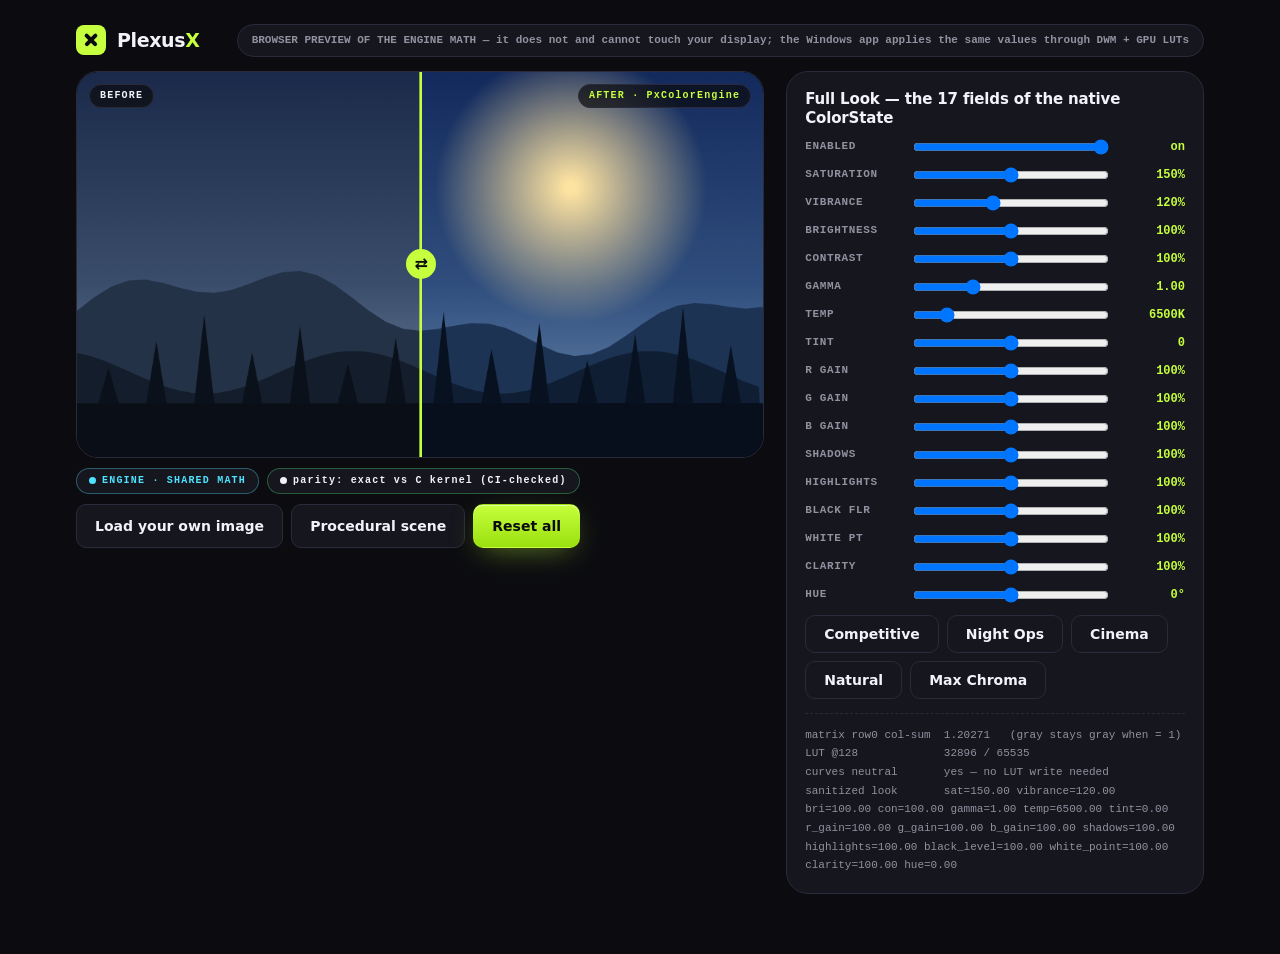
==== site/preview.html @ e88778fe "v2.2.0: unified color engine architecture, game-path honesty, shared-math web preview ENGINE (single" ====
<!doctype html>
<html lang="en">
<head>
<meta charset="utf-8">
<meta name="viewport" content="width=device-width, initial-scale=1">
<title>PlexusX — Live Color Engine Preview (same math as the app)</title>
<meta name="description" content="Interactive preview of the exact PlexusX color transform: the same 5x5 DWM matrix and 256-entry gamma-ramp LUT the Windows engine computes, running in your browser. This page never touches your display.">
<link rel="icon" href="data:image/svg+xml,%3Csvg xmlns='http://www.w3.org/2000/svg' viewBox='0 0 32 32'%3E%3Crect width='32' height='32' rx='7' fill='%23c6ff3d'/%3E%3Cpath d='M9 9l14 14M23 9L9 23' stroke='%230c0c10' stroke-width='4.5' stroke-linecap='round'/%3E%3C/svg%3E">
<link rel="stylesheet" href="assets/tokens.css">
<link rel="stylesheet" href="assets/style.css">
<style>
  body{padding-top:0}
  .pv-wrap{max-width:1180px;margin:0 auto;padding:24px 26px 60px}
  .pv-top{display:flex;justify-content:space-between;align-items:center;gap:16px;flex-wrap:wrap;margin-bottom:14px}
  .pv-note{font:600 11px/1.5 var(--font-m);color:var(--sub);border:1px solid var(--line);
    background:var(--card);border-radius:999px;padding:7px 14px}
  .pv-grid{display:grid;grid-template-columns:1.4fr .85fr;gap:22px}
  @media (max-width:960px){.pv-grid{grid-template-columns:1fr}}
  .pv-stage{position:relative;border:1px solid var(--line);border-radius:var(--r-lg);
    overflow:hidden;background:#000;aspect-ratio:16/9}
  .pv-stage canvas{width:100%;height:100%;display:block}
  .pv-divider{position:absolute;top:0;bottom:0;width:2px;background:var(--acc);cursor:ew-resize;left:50%}
  .pv-divider::after{content:"⇄";position:absolute;top:50%;left:50%;transform:translate(-50%,-50%);
    background:var(--acc);color:#0a0a0e;border-radius:999px;width:30px;height:30px;
    display:flex;align-items:center;justify-content:center;font-weight:700}
  .pv-label{position:absolute;top:12px;font:700 10px/1 var(--font-m);letter-spacing:.12em;
    padding:6px 10px;border-radius:999px;background:rgba(10,10,14,.7);border:1px solid var(--line);color:var(--txt)}
  .pv-label.l{left:12px}.pv-label.r{right:12px;color:var(--acc)}
  .pv-panel{border:1px solid var(--line);border-radius:var(--r-lg);background:var(--card);padding:18px}
  .pv-slider{display:grid;grid-template-columns:96px 1fr 64px;gap:10px;align-items:center;margin:8px 0}
  .pv-slider label{font:600 11px/1 var(--font-m);color:var(--sub);text-transform:uppercase;letter-spacing:.06em}
  .pv-slider output{font:700 12px/1 var(--font-m);color:var(--acc);text-align:right}
  .pv-row{display:flex;gap:8px;flex-wrap:wrap;margin:10px 0}
  .pv-facts{margin-top:14px;border-top:1px dashed var(--line);padding-top:12px;
    font:500 11px/1.7 var(--font-m);color:var(--sub);white-space:pre-wrap}
  .pv-facts b{color:var(--cyan)}
</style>
</head>
<body>
<div class="pv-wrap">
  <div class="pv-top">
    <a class="brand" href="index.html" style="text-decoration:none">
      <span class="brand-mark" aria-hidden="true"></span>
      <span class="brand-name" style="color:var(--txt)">Plexus<b>X</b></span>
    </a>
    <span class="pv-note">BROWSER PREVIEW OF THE ENGINE MATH — it does not and cannot touch your display;
      the Windows app applies the same values through DWM + GPU LUTs</span>
  </div>

  <div class="pv-grid">
    <div>
      <div class="pv-stage" id="stage">
        <canvas id="cv" width="960" height="540"></canvas>
        <span class="pv-label l mono">BEFORE</span>
        <span class="pv-label r mono">AFTER · PxColorEngine</span>
        <div class="pv-divider" id="div" role="slider" aria-label="before/after split"
             aria-valuemin="0" aria-valuemax="100" aria-valuenow="50" tabindex="0"></div>
      </div>
      <div class="pv-row">
        <span class="px-chip" id="chipMode" data-tone="info">ENGINE · SHARED MATH</span>
        <span class="px-chip" data-tone="ok" id="chipParity">parity: exact vs C kernel (CI-checked)</span>
      </div>
      <div class="pv-row">
        <label class="btn btn-sm btn-ghost" style="cursor:pointer">Load your own image
          <input type="file" id="file" accept="image/*" hidden>
        </label>
        <button class="btn btn-sm btn-ghost" id="sceneBtn" type="button">Procedural scene</button>
        <button class="btn btn-sm btn-primary" id="resetBtn" type="button">Reset all</button>
      </div>
    </div>

    <div class="pv-panel">
      <h3 style="margin:0 0 6px;font:700 15px/1.3 var(--font-d);color:var(--txt)">Full Look — the 17 fields of the native ColorState</h3>
      <div id="sliders"></div>
      <div class="pv-row" id="presets"></div>
      <div class="pv-facts" id="facts"></div>
    </div>
  </div>
</div>

<script src="assets/color_engine.js"></script>
<script src="assets/preview.js"></script>
</body>
</html>
---- site/assets/tokens.css ----
/* PlexusX design tokens — the browser mirror of app/src/ui_theme.h.
 * The native shell and the web preview share ONE token set: same surfaces,
 * same accent, same radii scale.  Anything UI-like must reference these vars,
 * never raw values, so a palette change is a one-file change in both worlds.
 *
 * Transparency/blur policy (identical rule on both sides):
 *   - Web:    backdrop-filter used ONLY on overlay chips/cards above imagery,
 *             with an opaque fallback (no @supports → solid surface).
 *   - Native: layered-window alpha + DWM blur-behind (Main_ApplyChrome).
 *   - Never a per-frame blur simulation in GDI or a CSS drop-shadow stack:
 *     they burn GPU for nothing on a gaming overlay.
 */
:root {
  /* surfaces */
  --px-bg: #0c0c10;
  --px-side: #10101a;            /* 16,16,22  */
  --px-surface: #16161e;         /* 22,22,30  */
  --px-surface-hover: #1e1e2a;   /* 30,30,42  */
  --px-surface-active: #242434;  /* 36,36,52  */
  --px-inset: #0a0a0e;
  --px-on-accent: #0a0a0e;

  /* structure */
  --px-border: #2a2a3a;          /* 42,42,58 */
  --px-grid: #1c1e2a;            /* 28,30,42 */

  /* typography colors */
  --px-text: #f2f2f8;
  --px-text-sub: #9191a0;
  --px-text-dim: #5f5f6e;

  /* brand + semantics */
  --px-accent: #c6ff3d;          /* lime 198,255,61 */
  --px-accent-deep: #9be00f;
  --px-cyan: #4fe3ff;
  --px-violet: #7b5cff;
  --px-success: #4fe378;
  --px-warning: #ffc43d;
  --px-danger: #ff5050;

  /* glass (web recipe) */
  --px-glass-bg: rgba(22, 22, 30, 0.72);
  --px-glass-line: rgba(42, 42, 58, 0.9);
  --px-glass-blur: saturate(1.2) blur(14px);

  /* geometry scale */
  --px-r-sm: 6px;
  --px-r-md: 10px;
  --px-r-lg: 14px;
  --px-r-xl: 20px;
  --px-sp-1: 4px;
  --px-sp-2: 8px;
  --px-sp-3: 12px;
  --px-sp-4: 16px;
  --px-sp-6: 24px;
  --px-sp-8: 32px;

  /* type scale (px at 1.0x; the native UI multiplies by DPI exactly like this) */
  --px-f-logo: 20px;
  --px-f-h1: 26px;
  --px-f-h2: 15px;
  --px-f-body: 13px;
  --px-f-small: 11px;
  --px-f-mono: 13px;
  --px-f-big: 42px;

  --px-font-ui: "Space Grotesk", "Segoe UI", Inter, system-ui, sans-serif;
  --px-font-mono: "JetBrains Mono", "Consolas", ui-monospace, monospace;
}

/* Chip semantics shared with the native status pills */
.px-chip { display: inline-flex; align-items: center; gap: 6px; padding: 3px 10px;
  border-radius: 999px; border: 1px solid var(--px-glass-line);
  background: var(--px-glass-bg); color: var(--px-text-sub);
  font: 600 11px/1.6 var(--px-font-mono); letter-spacing: .04em; }
.px-chip::before { content: ""; width: 7px; height: 7px; border-radius: 50%;
  background: currentColor; }
.px-chip[data-tone="ok"]   { color: var(--px-success); }
.px-chip[data-tone="warn"] { color: var(--px-warning); }
.px-chip[data-tone="bad"]  { color: var(--px-danger); }
.px-chip[data-tone="info"] { color: var(--px-cyan); }
@supports (backdrop-filter: blur(1px)) {
  .px-chip { backdrop-filter: var(--px-glass-blur); }
}
---- site/assets/style.css ----
/* ═══════════ PlexusX — style ═══════════
 * Palettes are NOT defined here: every color resolves to the shared design
 * tokens (assets/tokens.css), which mirror the native UI (app/src/ui_theme.h).
 * Marketing-only extras (radii/shadows/fonts) stay local below. */
@import url("tokens.css");
:root{
  --bg:var(--px-bg);
  --bg2:var(--px-side);
  --panel:var(--px-surface);
  --card:var(--px-surface);
  --card2:var(--px-surface-hover);
  --line:var(--px-border);
  --txt:var(--px-text);
  --sub:var(--px-text-sub);
  --dim:var(--px-text-dim);
  --acc:var(--px-accent);
  --acc-deep:var(--px-accent-deep);
  --vio:var(--px-violet);
  --cyan:var(--px-cyan);
  --dang:var(--px-danger);
  --r:14px;
  --r-lg:22px;
  --font-d:"Space Grotesk",system-ui,sans-serif;
  --font-b:"Inter",system-ui,sans-serif;
  --font-m:"JetBrains Mono",ui-monospace,monospace;
  --shadow:0 30px 80px -30px rgba(0,0,0,.8);
}
*{box-sizing:border-box}
html{scroll-behavior:smooth;scroll-padding-top:90px}
body{
  margin:0;background:var(--bg);color:var(--txt);
  font:400 16px/1.6 var(--font-b);
  -webkit-font-smoothing:antialiased;
  overflow-x:hidden;
}
img{max-width:100%;display:block}
a{color:inherit;text-decoration:none}
code{font-family:var(--font-m);font-size:.9em;background:#101018;border:1px solid var(--line);
  padding:.1em .45em;border-radius:6px;color:#d7ff8a}
::selection{background:var(--acc);color:#0b0b0f}
.mono{font-family:var(--font-m)}

.wrap{max-width:1180px;margin:0 auto;padding:0 26px}
.wrap.narrow{max-width:880px}
.section{padding:110px 0;position:relative}
.section-alt{background:linear-gradient(180deg,transparent,#0e0e14 8%,#0e0e14 92%,transparent)}
h1,h2,h3,h4{font-family:var(--font-d);line-height:1.08;letter-spacing:-.02em;margin:0 0 .5em}
h1{font-size:clamp(3rem,7.2vw,6rem);font-weight:700}
h2{font-size:clamp(2rem,4.4vw,3.4rem);font-weight:700}
h3{font-size:1.18rem;font-weight:600;letter-spacing:-.01em}
p{margin:0 0 1em}
.grad{
  background:linear-gradient(92deg,var(--acc) 10%,var(--cyan) 55%,var(--vio) 105%);
  -webkit-background-clip:text;background-clip:text;color:transparent;
}
.eyebrow{
  font:600 12.5px/1 var(--font-m);letter-spacing:.22em;color:var(--acc);
  text-transform:uppercase;display:flex;align-items:center;gap:10px;margin-bottom:22px;
}
.pulse{width:8px;height:8px;border-radius:50%;background:var(--acc);box-shadow:0 0 0 0 rgba(198,255,61,.6);
  animation:pulse 2s infinite}
@keyframes pulse{70%{box-shadow:0 0 0 10px rgba(198,255,61,0)}100%{box-shadow:0 0 0 0 rgba(198,255,61,0)}}
.section-lead{color:var(--sub);font-size:1.08rem;max-width:720px;margin-bottom:48px}
.fineprint{color:var(--dim);font-size:13px;margin-top:14px}
.alink{color:var(--acc);font-weight:600;font-size:14.5px}
.alink:hover{text-decoration:underline}

/* ── buttons ── */
.btn{
  display:inline-flex;align-items:center;gap:10px;border:1px solid transparent;cursor:pointer;
  font-family:var(--font-d);font-weight:600;border-radius:12px;transition:.18s;
  position:relative;overflow:hidden;
}
.btn .ico{width:18px;height:18px;fill:none;stroke:currentColor;stroke-width:2.2;
  stroke-linecap:round;stroke-linejoin:round}
.btn-primary{
  background:linear-gradient(180deg,var(--acc),var(--acc-deep));color:#0b0b0f;
  box-shadow:0 8px 30px -10px rgba(198,255,61,.55), inset 0 1px 0 rgba(255,255,255,.5);
}
.btn-primary:hover{transform:translateY(-2px);box-shadow:0 14px 40px -10px rgba(198,255,61,.65), inset 0 1px 0 rgba(255,255,255,.5)}
.btn-ghost{background:var(--card);border-color:var(--line);color:var(--txt)}
.btn-ghost:hover{border-color:var(--acc);color:var(--acc);transform:translateY(-2px)}
.btn-lg{padding:17px 30px;font-size:17px}
.btn-sm{padding:10px 18px;font-size:14px;border-radius:10px}
.btn-sub{font:500 11px/1 var(--font-m);opacity:.65;margin-left:2px}

/* ── nav ── */
.nav{position:fixed;inset:0 0 auto;z-index:100;transition:.25s;
  background:rgba(11,11,15,0);border-bottom:1px solid transparent}
.nav.stuck{background:rgba(11,11,15,.82);backdrop-filter:blur(14px);border-bottom-color:var(--line)}
.nav-in{max-width:1240px;margin:0 auto;padding:14px 26px;display:flex;align-items:center;gap:34px}
.brand{display:flex;align-items:center;gap:11px;font-family:var(--font-d);font-weight:700}
.brand-mark{width:30px;height:30px;border-radius:8px;background:var(--acc);position:relative;flex:none}
.brand-mark::before,.brand-mark::after{content:"";position:absolute;left:7px;right:7px;top:13px;height:3.6px;
  background:#0b0b0f;border-radius:3px}
.brand-mark::before{transform:rotate(45deg)}
.brand-mark::after{transform:rotate(-45deg)}
.brand-mark.sm{width:20px;height:20px;border-radius:6px}
.brand-mark.sm::before,.brand-mark.sm::after{left:4.5px;right:4.5px;top:8.6px;height:2.6px}
.brand-name{font-size:19px;letter-spacing:-.02em}
.brand-name b{color:var(--acc)}
.nav-links{display:flex;gap:26px;margin-left:auto}
.nav-links a{color:var(--sub);font-size:14.5px;font-weight:500;transition:.15s}
.nav-links a:hover{color:var(--txt)}
.nav .btn-sub{display:block;font-size:10px;margin-top:2px}

/* ── hero ── */
.hero{padding:150px 0 70px;position:relative;overflow:hidden}
.hero-glow{position:absolute;inset:-40% -20% auto;height:900px;pointer-events:none;
  background:
    radial-gradient(46% 42% at 18% 28%,rgba(198,255,61,.16),transparent 70%),
    radial-gradient(40% 40% at 78% 18%,rgba(123,92,255,.18),transparent 70%),
    radial-gradient(34% 34% at 60% 60%,rgba(79,227,255,.10),transparent 70%);
  filter:blur(10px)}
.hero-in{max-width:1240px;margin:0 auto;padding:0 26px;display:grid;
  grid-template-columns:1.04fr .96fr;gap:60px;align-items:center;position:relative}
.lead{color:var(--sub);font-size:1.14rem;max-width:560px;margin:26px 0 34px}
.lead em{font-style:normal;color:var(--txt);border-bottom:2px solid var(--acc)}
.hero-cta{display:flex;gap:14px;flex-wrap:wrap}
.chips{list-style:none;display:flex;gap:10px;flex-wrap:wrap;padding:0;margin:34px 0 0}
.chips li{
  font:500 12.5px/1 var(--font-m);color:var(--sub);border:1px solid var(--line);
  background:rgba(21,21,29,.7);padding:8px 12px;border-radius:99px;
}
.hero-frame{
  position:relative;border-radius:var(--r-lg);overflow:hidden;border:1px solid var(--line);
  background:var(--panel);box-shadow:var(--shadow);transform:perspective(1400px) rotateY(-4deg) rotateX(1.5deg);
}
.hero-img-wrap{position:relative;aspect-ratio:16/10;overflow:hidden}
.hero-img-wrap img{width:100%;height:100%;object-fit:cover}
.hero-tint{position:absolute;inset:0;pointer-events:none;mix-blend-mode:soft-light;opacity:0;transition:opacity .1s linear}
.hero-tint.warm{background:#ff8c28}
.hero-tint.cool{background:#287cff}
.hero-hud{
  position:absolute;left:16px;right:16px;bottom:16px;padding:15px 17px 13px;
  background:rgba(11,11,15,.78);backdrop-filter:blur(12px);border:1px solid rgba(255,255,255,.09);
  border-radius:15px;
}
.hud-row{display:flex;justify-content:space-between;align-items:baseline;margin-bottom:9px}
.hud-label{font:600 10.5px/1 var(--font-m);letter-spacing:.2em;color:var(--sub)}
.hud-val{font-size:26px;font-weight:700;color:var(--acc)}
.hud-scale{display:flex;justify-content:space-between;font-size:10px;color:var(--dim);margin-top:7px}
.hud-badge{position:absolute;top:14px;left:14px;font-size:10px;letter-spacing:.14em;
  background:rgba(11,11,15,.7);border:1px solid rgba(255,255,255,.1);color:#d9ff8f;
  padding:6px 10px;border-radius:8px;backdrop-filter:blur(8px)}

/* ── range sliders ── */
.range{
  -webkit-appearance:none;appearance:none;width:100%;height:26px;background:transparent;cursor:pointer;margin:0;
}
.range::-webkit-slider-runnable-track{
  height:6px;border-radius:99px;
  background:linear-gradient(90deg,var(--acc) var(--fill,50%),#26262f var(--fill,50%));
}
.range::-webkit-slider-thumb{
  -webkit-appearance:none;width:17px;height:17px;border-radius:50%;background:#fff;border:none;
  margin-top:-5.5px;box-shadow:0 2px 8px rgba(0,0,0,.6), 0 0 0 3px rgba(198,255,61,.22);transition:.12s;
}
.range:hover::-webkit-slider-thumb{transform:scale(1.12);box-shadow:0 2px 10px rgba(0,0,0,.6), 0 0 0 4px rgba(198,255,61,.35)}
.range::-moz-range-track{height:6px;border-radius:99px;background:#26262f}
.range::-moz-range-progress{height:6px;border-radius:99px;background:var(--acc)}
.range::-moz-range-thumb{width:17px;height:17px;border-radius:50%;background:#fff;border:none;
  box-shadow:0 2px 8px rgba(0,0,0,.6)}

/* ── marquee ── */
.marquee{border-top:1px solid var(--line);border-bottom:1px solid var(--line);
  background:linear-gradient(90deg,#0e0e14,#12121a);overflow:hidden;padding:15px 0}
.marquee-track{display:flex;gap:34px;width:max-content;animation:mq 30s linear infinite;
  font:600 13.5px/1 var(--font-m);letter-spacing:.12em;text-transform:uppercase;color:var(--sub)}
.marquee-track i{color:var(--acc);font-style:normal}
.marquee-track span:hover{color:var(--acc)}
@keyframes mq{to{transform:translateX(-50%)}}

/* ── quick answers ── */
.quick{padding-top:90px}
.quick-grid{display:grid;grid-template-columns:repeat(4,1fr);gap:18px}
.qcard{
  background:var(--card);border:1px solid var(--line);border-radius:var(--r-lg);padding:28px 24px;
  display:flex;flex-direction:column;gap:6px;transition:.2s;position:relative;overflow:hidden;
}
.qcard::after{content:"";position:absolute;inset:auto -30% -60% auto;width:180px;height:180px;
  background:radial-gradient(circle,rgba(198,255,61,.12),transparent 70%);opacity:0;transition:.3s}
.qcard:hover{transform:translateY(-4px);border-color:#3a3a4c}
.qcard:hover::after{opacity:1}
.qcard h3{margin:8px 0 4px}
.qcard p{color:var(--sub);font-size:14.5px;flex:1}
.qico{width:44px;height:44px;border-radius:12px;display:grid;place-items:center;font-size:19px;
  background:#1b1b24;border:1px solid var(--line);color:var(--acc)}
.qico-ban{color:var(--dang)}
.qico-euro{color:var(--cyan)}
.qico-x{color:var(--vio)}
.works-with{margin:44px auto 0;max-width:900px;text-align:center;color:var(--sub);font-size:15px}
.works-with b{color:var(--txt)}

/* ── compare ── */
.compare{
  position:relative;border-radius:var(--r-lg);overflow:hidden;border:1px solid var(--line);
  aspect-ratio:16/8;user-select:none;cursor:ew-resize;box-shadow:var(--shadow);background:#000;
}
.compare img{position:absolute;inset:0;width:100%;height:100%;object-fit:cover}
.compare-after{position:absolute;inset:0;overflow:hidden;width:50%}
.compare-after img{width:100vw;max-width:none;height:100%;object-fit:cover;
  /* width set by JS to match container */}
.compare-handle{
  position:absolute;top:0;bottom:0;left:50%;width:44px;margin-left:-22px;z-index:5;
  display:grid;place-items:center;cursor:ew-resize;outline:none;
}
.handle-line{position:absolute;top:0;bottom:0;left:50%;width:2.5px;margin-left:-1.25px;
  background:linear-gradient(180deg,transparent,var(--acc) 12%,var(--acc) 88%,transparent);
  box-shadow:0 0 14px rgba(198,255,61,.8)}
.handle-knob{
  width:42px;height:42px;border-radius:50%;background:#0b0b0f;border:2px solid var(--acc);
  display:grid;place-items:center;color:var(--acc);font-size:16px;font-weight:700;z-index:2;
  box-shadow:0 6px 22px rgba(0,0,0,.7);
}
.compare-tag{position:absolute;bottom:14px;font-size:11px;letter-spacing:.14em;padding:7px 11px;
  border-radius:8px;background:rgba(11,11,15,.78);border:1px solid rgba(255,255,255,.1);
  backdrop-filter:blur(8px);z-index:4}
.tag-l{left:14px;color:var(--sub)}
.tag-r{right:14px;color:var(--acc);border-color:rgba(198,255,61,.4)}

.ctrl-bar{
  display:flex;gap:26px;align-items:end;flex-wrap:wrap;margin-top:26px;
  background:var(--card);border:1px solid var(--line);border-radius:var(--r-lg);padding:22px 26px;
}
.ctrl{display:flex;flex-direction:column;gap:7px;min-width:190px;flex:1}
.ctrl label{font:600 11.5px/1 var(--font-m);letter-spacing:.14em;text-transform:uppercase;color:var(--sub)}
.ctrl output{font-size:15px;font-weight:700;color:var(--acc);text-align:right;margin-top:-4px}

/* ── gallery ── */
.gallery{display:grid;grid-template-columns:270px 1fr;gap:26px;align-items:start}
.game-grid{display:flex;flex-direction:column;gap:12px}
.game-card{
  display:flex;align-items:center;gap:13px;padding:11px 13px;border-radius:15px;cursor:pointer;
  background:var(--card);border:1px solid var(--line);transition:.16s;text-align:left;
  font-family:var(--font-d);color:var(--txt);
}
.game-card:hover{border-color:#3d3d50;transform:translateX(4px)}
.game-card.active{border-color:var(--acc);background:linear-gradient(90deg,rgba(198,255,61,.1),var(--card));
  box-shadow:0 0 0 1px rgba(198,255,61,.25), 0 10px 30px -18px rgba(198,255,61,.5)}
.game-thumb{width:56px;height:42px;border-radius:9px;object-fit:cover;flex:none;border:1px solid rgba(255,255,255,.08)}
.game-card b{display:block;font-size:15px;font-weight:600}
.game-card span{display:block;font:500 11.5px/1.4 var(--font-m);color:var(--sub);margin-top:3px}
.game-card .go{margin-left:auto;color:var(--dim);font-size:15px;transition:.15s}
.game-card:hover .go,.game-card.active .go{color:var(--acc);transform:translateX(2px)}

.game-stage{display:grid;grid-template-columns:1.25fr .95fr;gap:22px}
.stage-frame{
  position:relative;border-radius:var(--r-lg);overflow:hidden;border:1px solid var(--line);
  aspect-ratio:4/3;box-shadow:var(--shadow);background:#000;
}
.stage-frame img{width:100%;height:100%;object-fit:cover}
.stage-hud{position:absolute;top:13px;left:13px;right:13px;display:flex;justify-content:space-between;
  align-items:center;pointer-events:none}
.stage-hud .mono{background:rgba(11,11,15,.8);border:1px solid rgba(255,255,255,.12);
  padding:7px 12px;border-radius:9px;font-size:12px;letter-spacing:.18em;font-weight:700}
.stage-live{background:rgba(11,11,15,.8);border:1px solid rgba(198,255,61,.45);color:var(--acc);
  font:700 10.5px/1 var(--font-m);letter-spacing:.16em;padding:7px 10px;border-radius:9px}
.stage-live::before{content:"●";margin-right:6px;animation:pulse 1.6s infinite}
.stage-panel{background:var(--card);border:1px solid var(--line);border-radius:var(--r-lg);
  padding:24px;display:flex;flex-direction:column;gap:18px}
.stage-stats{display:flex;gap:8px;flex-wrap:wrap}
.stat{font:600 11.5px/1 var(--font-m);border:1px solid var(--line);background:#12121a;
  border-radius:99px;padding:8px 11px;color:var(--sub)}
.stat b{color:var(--acc);font-weight:700}
.stage-sliders{display:flex;flex-direction:column;gap:13px}
.stage-sliders .ctrl{min-width:0}
.stage-actions{display:flex;gap:12px;align-items:center;flex-wrap:wrap;margin-top:auto}
.preset-code{flex:1;min-width:190px;background:#101018;border:1px dashed #3a3a4c;color:#d7ff8a;
  padding:11px 13px;border-radius:10px;font-size:13px;letter-spacing:.03em}

/* ── app mock ── */
.mock{
  border:1px solid var(--line);border-radius:20px;overflow:hidden;background:#101016;
  box-shadow:var(--shadow);
}
.mock-titlebar{
  display:flex;align-items:center;gap:16px;padding:13px 18px;background:#14141c;
  border-bottom:1px solid var(--line);
}
.mock-logo{display:flex;align-items:center;gap:9px;font:700 14.5px/1 var(--font-d);letter-spacing:.06em}
.mock-toast{margin:0 auto;font-size:12px;color:#a4b96a;background:#181c12;border:1px solid #2e3a16;
  padding:7px 14px;border-radius:99px}
.mock-cap{display:flex;gap:16px;color:var(--dim);font-style:normal}
.mock-cap i{font-style:normal;cursor:default}
.mock-cap i:last-child:hover{color:var(--dang)}
.mock-body{display:grid;grid-template-columns:224px 1fr;min-height:540px}
.mock-side{border-right:1px solid var(--line);padding:20px 14px;display:flex;flex-direction:column;
  gap:5px;background:#12121a;position:relative}
.mock-side-item{
  text-align:left;background:none;border:none;color:var(--sub);font:600 14.5px/1 var(--font-d);
  padding:14px 15px;border-radius:11px;cursor:pointer;transition:.15s;position:relative;
}
.mock-side-item:hover{color:var(--txt);background:#1a1a24}
.mock-side-item.active{color:var(--txt);background:#1e1e2a}
.mock-side-item.active::before{content:"";position:absolute;left:0;top:10px;bottom:10px;width:3.5px;
  border-radius:4px;background:var(--acc)}
.mock-free{
  margin-top:auto;background:linear-gradient(160deg,rgba(198,255,61,.14),rgba(198,255,61,.04));
  border:1px solid rgba(198,255,61,.3);border-radius:14px;padding:14px;
}
.mock-free b{display:block;font:700 13px/1 var(--font-m);letter-spacing:.14em;color:var(--acc)}
.mock-free span{font-size:12px;color:var(--sub)}
.mock-main{padding:30px 34px;position:relative}
.mock-tab{display:none;animation:fadein .25s ease}
.mock-tab.active{display:block}
@keyframes fadein{from{opacity:0;transform:translateY(6px)}to{opacity:1}}
.mock-head{display:flex;justify-content:space-between;align-items:start;gap:20px;margin-bottom:18px}
.mock-head h3{font-size:26px;margin-bottom:4px}
.mock-head p{color:var(--sub);font-size:14.5px;margin:0}
.mock-readout{text-align:right}
.mock-readout b{display:block;font:700 44px/1 var(--font-d);color:var(--acc);letter-spacing:-.02em}
.mock-readout span{font:500 11px/1 var(--font-m);color:var(--sub);letter-spacing:.1em}
.mock-toggle-row{
  display:flex;justify-content:space-between;align-items:center;padding:13px 16px;
  background:var(--card);border:1px solid var(--line);border-radius:12px;margin-bottom:14px;
  font-size:14.5px;
}
.sw{
  width:46px;height:25px;border-radius:99px;background:#26262f;border:1px solid var(--line);
  position:relative;cursor:pointer;transition:.18s;padding:0;
}
.sw i{position:absolute;top:2.5px;left:3px;width:17px;height:17px;border-radius:50%;background:#77778a;
  transition:.18s}
.sw.on{background:var(--acc);border-color:var(--acc)}
.sw.on i{left:24px;background:#0b0b0f}
.mock-grid{display:grid;grid-template-columns:1fr 1fr;gap:12px 30px;margin:16px 0}
.mock-slider{display:grid;grid-template-columns:118px 1fr 58px;align-items:center;gap:12px;
  background:var(--card);border:1px solid var(--line);border-radius:12px;padding:13px 15px}
.mock-slider span{font-size:14px}
.mock-slider output{font-size:14px;font-weight:700;color:var(--acc);text-align:right}
.mock-btns{display:flex;gap:11px;flex-wrap:wrap;margin-top:16px}
.mbtn{
  background:var(--card2);border:1px solid var(--line);color:var(--txt);border-radius:10px;
  padding:11px 17px;font:600 13.5px/1 var(--font-d);cursor:pointer;transition:.15s;
}
.mbtn:hover{border-color:var(--acc);color:var(--acc)}
.mbtn.primary{background:var(--acc);color:#0b0b0f;border-color:var(--acc)}
.mbtn.primary:hover{filter:brightness(1.08);color:#0b0b0f}
.mbtn.tiny{padding:7px 11px;font-size:12px}
.mock-hint{color:var(--dim);font-size:13px;margin-top:18px}
.mock-div{font:600 11px/1 var(--font-m);letter-spacing:.18em;color:var(--dim);margin:20px 0 10px}
.mock-row{
  display:flex;align-items:center;gap:11px;background:var(--card);border:1px solid var(--line);
  border-radius:10px;padding:12px 15px;margin-bottom:8px;font-size:14.5px;color:var(--sub);
}
.mock-row.sel{border-color:var(--acc);color:var(--txt);background:#1c2114}
.mock-row.ghost{border-style:dashed;color:var(--dim);cursor:pointer}
.mock-row.ghost:hover{border-color:var(--acc);color:var(--acc)}
.mock-row .dot{width:9px;height:9px;border-radius:50%;background:var(--acc);flex:none}
.mock-mode-now{background:#12121a;border:1px solid var(--line);border-radius:11px;padding:15px;
  margin-bottom:12px;color:var(--acc);font-size:14.5px}
.mock-url{display:flex;gap:12px;align-items:center;background:#12121a;border:1px solid var(--line);
  border-radius:11px;padding:13px 15px;color:var(--cyan);font-size:14.5px;flex-wrap:wrap}
.mock-about{color:var(--sub);font-size:14.5px;line-height:2}
.scene-chips{display:flex;flex-wrap:wrap;gap:11px;margin:14px 0}
.chip{
  background:var(--card);border:1px solid var(--line);color:var(--txt);border-radius:99px;
  padding:13px 21px;font:600 14.5px/1 var(--font-d);cursor:pointer;transition:.15s;
}
.chip:hover{border-color:var(--acc);transform:translateY(-2px)}
.chip.active{background:var(--acc);border-color:var(--acc);color:#0b0b0f}
.cross-preview{
  position:relative;border-radius:14px;overflow:hidden;border:1px solid var(--line);
  aspect-ratio:21/7;margin:14px 0;
}
.cross-preview img{width:100%;height:100%;object-fit:cover;filter:saturate(1.6) contrast(1.05)}
.cross{position:absolute;left:50%;top:50%;width:0;height:0}
.cross i{position:absolute;background:#c6ff3d;box-shadow:0 0 0 1.5px rgba(0,0,0,.9);transition:.15s}
.ch-h{width:44px;height:3.5px;left:-22px;top:-1.75px}
.ch-v{width:3.5px;height:44px;left:-1.75px;top:-22px}
.ch-dot{width:5px;height:5px;left:-2.5px;top:-2.5px;border-radius:50%;display:none}
.cross[data-shape="dot"] .ch-h,.cross[data-shape="dot"] .ch-v,
.cross[data-shape="circle"] .ch-h,.cross[data-shape="circle"] .ch-v,
.cross[data-shape="chevron"] .ch-h,.cross[data-shape="chevron"] .ch-v{display:none}
.cross[data-shape="both"] .ch-dot{display:block}
.cross[data-shape="dot"] .ch-dot{display:block;width:9px;height:9px;left:-4.5px;top:-4.5px}
.cross[data-shape="circle"]::after{
  content:"";position:absolute;width:74px;height:74px;left:-37px;top:-37px;
  border:3.5px solid #c6ff3d;border-radius:50%;box-shadow:0 0 0 1.5px rgba(0,0,0,.9);
}
.cross[data-shape="chevron"]::before{
  content:"";position:absolute;width:34px;height:34px;left:-24px;top:-17px;
  border-left:4px solid #c6ff3d;border-bottom:4px solid #c6ff3d;transform:rotate(-45deg);
  box-shadow:none;
}
.cross-shapes{display:flex;gap:10px;flex-wrap:wrap}
.shape{
  background:var(--card);border:1px solid var(--line);color:var(--sub);border-radius:10px;
  padding:11px 16px;font:600 13.5px/1 var(--font-d);cursor:pointer;transition:.15s;
}
.shape:hover{color:var(--txt);border-color:#3d3d50}
.shape.active{border-color:var(--acc);color:var(--acc);background:#1a2110}

/* ── features ── */
.feat-grid{display:grid;grid-template-columns:repeat(3,1fr);gap:18px}
.feat{
  background:var(--card);border:1px solid var(--line);border-radius:var(--r-lg);padding:26px;
  transition:.2s;position:relative;overflow:hidden;
}
.feat::before{content:"";position:absolute;inset:0;background:
  linear-gradient(135deg,rgba(198,255,61,.08),transparent 45%);opacity:0;transition:.25s}
.feat:hover{transform:translateY(-4px);border-color:#3a3a4c}
.feat:hover::before{opacity:1}
.feat .fico{
  display:grid;place-items:center;width:46px;height:46px;border-radius:13px;font-size:20px;
  background:linear-gradient(160deg,#20202b,#171720);border:1px solid var(--line);color:var(--acc);
  margin-bottom:16px;
}
.feat h3{margin-bottom:8px}
.feat p{color:var(--sub);font-size:14.5px;margin:0}

/* ── how ── */
.how-grid{display:grid;grid-template-columns:repeat(3,1fr);gap:18px;margin-bottom:34px}
.how-card{background:var(--card);border:1px solid var(--line);border-radius:var(--r-lg);padding:30px 26px;
  position:relative;overflow:hidden}
.how-card::after{content:"";position:absolute;top:0;left:0;right:0;height:2.5px;
  background:linear-gradient(90deg,var(--acc),transparent)}
.how-num{position:absolute;right:18px;top:14px;font-size:44px;font-weight:700;color:#1d1d28}
.how-card h3{margin-bottom:10px}
.how-card p{color:var(--sub);font-size:14.8px;margin:0}
.never{
  background:linear-gradient(150deg,#14141c,#12121a);border:1px solid var(--line);
  border-radius:var(--r-lg);padding:32px 34px;
}
.never h3{color:var(--dang);display:flex;align-items:center;gap:10px}
.never h3::before{content:"✕";display:grid;place-items:center;width:26px;height:26px;border-radius:8px;
  background:rgba(255,92,92,.14);border:1px solid rgba(255,92,92,.4);font-size:13px;color:var(--dang)}
.never ul{list-style:none;padding:0;margin:18px 0 0;display:grid;grid-template-columns:1fr 1fr;gap:12px 26px}
.never li{color:var(--sub);font-size:15px;padding-left:24px;position:relative}
.never li::before{content:"✓";position:absolute;left:0;color:var(--acc);font-weight:700}

/* ── vs table ── */
.vs{margin-top:40px}
.vs h3{font-size:1.5rem;margin-bottom:20px}
.vs-table{border:1px solid var(--line);border-radius:var(--r-lg);overflow:hidden;background:var(--card)}
.vs-row{display:grid;grid-template-columns:1.2fr 1fr 1.2fr;gap:0;border-top:1px solid var(--line)}
.vs-row:first-child{border-top:none}
.vs-row>span{padding:15px 22px;font-size:14.7px;color:var(--sub)}
.vs-row>span:first-child{color:var(--txt);font-weight:600;font-family:var(--font-d)}
.vs-head>span{font:700 12.5px/1 var(--font-m);letter-spacing:.14em;text-transform:uppercase;
  color:var(--dim);background:#121219}
.vs-us{color:var(--acc)!important;background:rgba(198,255,61,.05);font-weight:600}
.vs-head .vs-us{color:var(--acc)!important}
.vs-row:hover>span{background-color:rgba(255,255,255,.015)}

/* ── download ── */
.dl{display:grid;grid-template-columns:1fr 1.05fr;gap:44px;align-items:center;
  background:radial-gradient(120% 140% at 0% 0%,rgba(198,255,61,.07),transparent 55%),var(--card);
  border:1px solid var(--line);border-radius:26px;padding:52px 54px;box-shadow:var(--shadow)}
.dl h2{margin-bottom:16px}
.dl .section-lead{margin-bottom:30px}
.dl-meta{color:var(--dim);font:500 13px/1 var(--font-m);margin-top:16px}
.hash-card{background:#101017;border:1px solid var(--line);border-radius:18px;padding:26px}
.hash-label{font:600 11.5px/1 var(--font-m);letter-spacing:.16em;text-transform:uppercase;
  color:var(--sub);margin-bottom:12px}
.hash{display:block;background:#0b0b10;border:1px dashed #3a3a4c;border-radius:11px;padding:14px;
  font-size:12.5px;color:#d7ff8a;word-break:break-all;line-height:1.7;margin-bottom:12px}
.hash-note{color:var(--sub);font-size:13.5px;margin:14px 0 8px}
.cmd{display:block;background:#0b0b10;border:1px solid var(--line);border-radius:11px;padding:13px;
  font-size:13px;color:var(--cyan)}

/* ── changelog ── */
.log{border-left:2px solid var(--line);margin-left:8px;padding-left:30px;display:flex;
  flex-direction:column;gap:34px}
.log-item{position:relative}
.log-item::before{content:"";position:absolute;left:-37px;top:6px;width:13px;height:13px;border-radius:50%;
  background:var(--acc);box-shadow:0 0 0 4px rgba(198,255,61,.16)}
.log-meta{display:flex;gap:14px;align-items:baseline;margin-bottom:8px}
.log-meta b{font:700 15px/1 var(--font-m);color:var(--acc)}
.log-meta span{font:500 13px/1 var(--font-m);color:var(--dim)}
.log-body h3{font-size:1.35rem}
.log-body ul{color:var(--sub);font-size:15px;padding-left:20px;line-height:1.9;margin:0}

/* ── faq ── */
.faq{display:flex;flex-direction:column;gap:12px}
.faq details{
  background:var(--card);border:1px solid var(--line);border-radius:16px;overflow:hidden;transition:.2s;
}
.faq details[open]{border-color:#3a3a4c;background:var(--card2)}
.faq summary{
  cursor:pointer;list-style:none;padding:20px 54px 20px 24px;font:600 16.5px/1.4 var(--font-d);
  position:relative;user-select:none;
}
.faq summary::-webkit-details-marker{display:none}
.faq summary::after{
  content:"+";position:absolute;right:22px;top:50%;transform:translateY(-50%);width:26px;height:26px;
  border:1px solid var(--line);border-radius:8px;display:grid;place-items:center;color:var(--acc);
  font-size:17px;transition:.2s;
}
.faq details[open] summary::after{content:"–";background:var(--acc);color:#0b0b0f;border-color:var(--acc)}
.faq details>div{padding:0 26px 22px;color:var(--sub);font-size:15.2px}
.faq details>div p{margin:0}

/* ── final cta ── */
.final{padding:130px 0;text-align:center;position:relative;overflow:hidden;
  background:radial-gradient(60% 90% at 50% 110%,rgba(198,255,61,.13),transparent 70%)}
.final h2{font-size:clamp(2.2rem,5vw,4rem);margin-bottom:18px}
.final p{color:var(--sub);font-size:1.1rem;margin-bottom:34px}

/* ── footer ── */
.footer{border-top:1px solid var(--line);background:#0a0a0e;padding:64px 0 44px}
.foot-grid{display:grid;grid-template-columns:1.6fr 1fr 1fr 1fr;gap:34px;margin-bottom:44px}
.foot-grid p{color:var(--sub);font-size:14.5px;max-width:300px;margin-top:16px}
.foot-grid h4{font:700 12px/1 var(--font-m);letter-spacing:.18em;text-transform:uppercase;
  color:var(--dim);margin-bottom:16px}
.foot-grid a{display:block;color:var(--sub);font-size:14.5px;padding:5px 0;transition:.15s}
.foot-grid a:hover{color:var(--acc)}
.foot-dim{display:block;color:var(--dim);font-size:13.5px;padding-top:8px}
.foot-legal{color:var(--dim);font-size:12.7px;border-top:1px solid var(--line);padding-top:26px;margin:0}

/* ── reveal ── */
.reveal{opacity:0;transform:translateY(26px);transition:opacity .7s cubic-bezier(.2,.7,.2,1),transform .7s cubic-bezier(.2,.7,.2,1)}
.reveal.in{opacity:1;transform:none}

/* ── toast ── */
.toast{
  position:fixed;bottom:26px;left:50%;transform:translate(-50%,80px);z-index:200;
  background:#14141c;border:1px solid var(--acc);color:var(--acc);font:600 14px/1 var(--font-d);
  padding:14px 22px;border-radius:12px;box-shadow:0 20px 50px -15px rgba(0,0,0,.8);
  transition:.3s cubic-bezier(.2,.7,.2,1);opacity:0;pointer-events:none;
}
.toast.show{transform:translate(-50%,0);opacity:1}

/* ── responsive ── */
@media (max-width:1080px){
  .hero-in{grid-template-columns:1fr;gap:44px}
  .hero-frame{transform:none}
  .quick-grid{grid-template-columns:1fr 1fr}
  .gallery{grid-template-columns:1fr}
  .game-grid{display:grid;grid-template-columns:repeat(3,1fr)}
  .game-card{flex-direction:column;align-items:flex-start}
  .game-card .go{display:none}
  .game-stage{grid-template-columns:1fr}
  .feat-grid,.how-grid{grid-template-columns:1fr 1fr}
  .dl{grid-template-columns:1fr;padding:40px 32px}
  .mock-body{grid-template-columns:180px 1fr}
  .mock-grid{grid-template-columns:1fr}
  .foot-grid{grid-template-columns:1fr 1fr}
}
@media (max-width:760px){
  .nav-links{display:none}
  .section{padding:74px 0}
  .quick-grid,.feat-grid,.how-grid{grid-template-columns:1fr}
  .game-grid{grid-template-columns:1fr 1fr}
  .never ul{grid-template-columns:1fr}
  .vs-row{grid-template-columns:1fr}
  .vs-row>span{padding:11px 16px}
  .vs-row>span:first-child{background:#121219;border-bottom:1px solid var(--line)}
  .mock-body{grid-template-columns:1fr}
  .mock-side{flex-direction:row;overflow-x:auto;border-right:none;border-bottom:1px solid var(--line)}
  .mock-free{display:none}
  .mock-main{padding:22px 18px}
  .mock-slider{grid-template-columns:96px 1fr 50px}
  .foot-grid{grid-template-columns:1fr}
}
@media (prefers-reduced-motion:reduce){
  *{animation-duration:.01ms!important;transition-duration:.01ms!important}
  html{scroll-behavior:auto}
}

/* ---------- engine canvas overlay (pixel-accurate preview, shared math) ---------- */
.stage-frame{position:relative}
.engine-canvas{position:absolute;inset:0;width:100%;height:100%;pointer-events:none;display:block}
.compare-after .engine-canvas{width:100vw;max-width:none;height:100%}
.engine-canvas,.compare-after .engine-canvas{object-fit:cover}

/* chips used on the preview page (token-driven) */
.px-chip{display:inline-flex;align-items:center;gap:6px;font:700 10px/1 var(--font-m);
  letter-spacing:.12em;padding:7px 12px;border-radius:999px;border:1px solid var(--line);
  background:var(--card);color:var(--sub)}
.px-chip[data-tone="ok"]{color:var(--ok);border-color:rgba(79,227,120,.35)}
.px-chip[data-tone="warn"]{color:var(--warn);border-color:rgba(255,196,61,.35)}
.px-chip[data-tone="bad"]{color:var(--bad);border-color:rgba(255,80,80,.35)}
.px-chip[data-tone="info"]{color:var(--cyan);border-color:rgba(79,227,255,.35)}
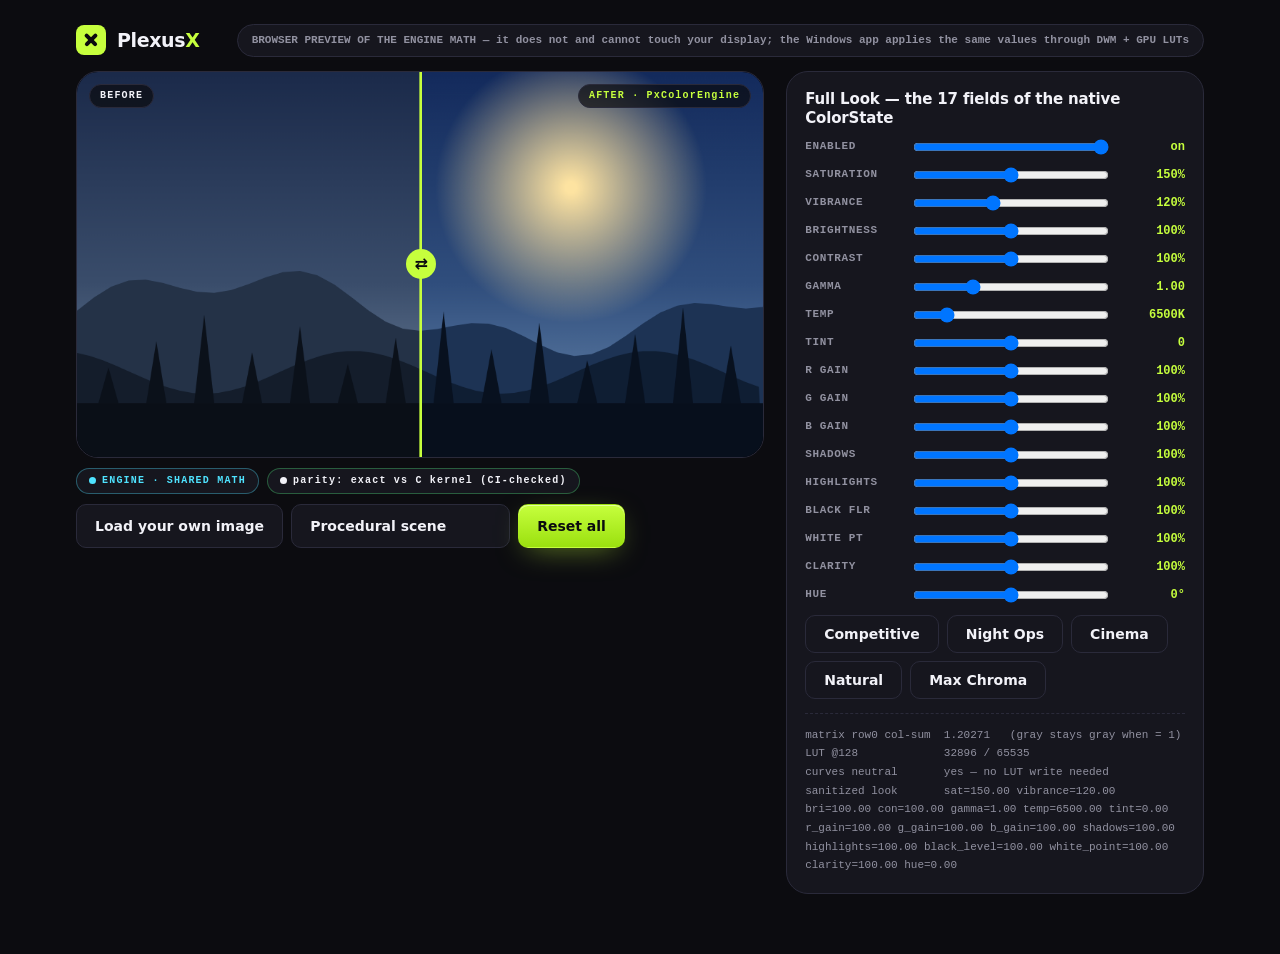
==== commit 01ccca42: "feat: complete deep repository audit and implement improvements Co-authored-by: arena-agent <2970537" ====
--- a/site/preview.html
+++ b/site/preview.html
@@ -64,7 +64,15 @@
         <label class="btn btn-sm btn-ghost" style="cursor:pointer">Load your own image
           <input type="file" id="file" accept="image/*" hidden>
         </label>
-        <button class="btn btn-sm btn-ghost" id="sceneBtn" type="button">Procedural scene</button>
+        <select id="sceneSelect" class="btn btn-sm btn-ghost" style="appearance:none; cursor:pointer;">
+          <option value="procedural">Procedural scene</option>
+          <option value="media/scene-cs2.jpg">CS2 (Daylight)</option>
+          <option value="media/scene-rust.jpg">Rust (Mixed)</option>
+          <option value="media/scene-valorant.jpg">Valorant (Competitive)</option>
+          <option value="media/scene-tarkov.jpg">Tarkov (Low-Light)</option>
+          <option value="media/scene-fortnite.jpg">Fortnite (Vibrant)</option>
+          <option value="media/scene-warzone.jpg">Warzone (Cinematic)</option>
+        </select>
         <button class="btn btn-sm btn-primary" id="resetBtn" type="button">Reset all</button>
       </div>
     </div>
--- a/site/assets/style.css
+++ b/site/assets/style.css
@@ -269,6 +269,88 @@
 .preset-code{flex:1;min-width:190px;background:#101018;border:1px dashed #3a3a4c;color:#d7ff8a;
   padding:11px 13px;border-radius:10px;font-size:13px;letter-spacing:.03em}
 
+/* ── recommender ── */
+.rec-tool {
+  background: var(--bg2);
+  border: 1px solid var(--bd);
+  border-radius: 12px;
+  display: flex;
+  flex-direction: column;
+  gap: 20px;
+  padding: 30px;
+}
+@media (min-width: 768px) {
+  .rec-tool { flex-direction: row; }
+}
+.rec-form, .rec-result {
+  flex: 1;
+}
+.rec-form {
+  display: flex;
+  flex-direction: column;
+  gap: 15px;
+}
+.rec-field {
+  display: flex;
+  flex-direction: column;
+  gap: 5px;
+}
+.rec-field label {
+  font-size: 13px;
+  color: var(--tx2);
+  font-weight: 500;
+}
+.rec-field select {
+  background: var(--bg3);
+  color: var(--tx);
+  border: 1px solid var(--bd);
+  border-radius: 6px;
+  padding: 8px 12px;
+  font-family: inherit;
+  font-size: 14px;
+}
+.rec-field select:focus {
+  border-color: var(--accent);
+  outline: none;
+}
+.rec-result {
+  background: var(--bg3);
+  border-radius: 8px;
+  padding: 20px;
+  border: 1px solid var(--bd);
+}
+.rec-result h3 {
+  color: var(--accent);
+  margin: 0 0 10px 0;
+  font-size: 18px;
+}
+.rec-desc {
+  font-size: 14px;
+  line-height: 1.5;
+  margin-bottom: 15px;
+}
+.rec-caveat {
+  font-size: 13px;
+  background: rgba(255, 60, 60, 0.1);
+  color: #ff8888;
+  padding: 8px;
+  border-radius: 4px;
+  margin-bottom: 15px;
+  display: none;
+}
+.rec-stats {
+  display: grid;
+  grid-template-columns: 1fr 1fr;
+  gap: 10px;
+}
+.rec-stat {
+  font-size: 14px;
+  background: var(--bg);
+  padding: 8px 12px;
+  border-radius: 6px;
+  border: 1px solid var(--bd);
+}
+
 /* ── app mock ── */
 .mock{
   border:1px solid var(--line);border-radius:20px;overflow:hidden;background:#101016;
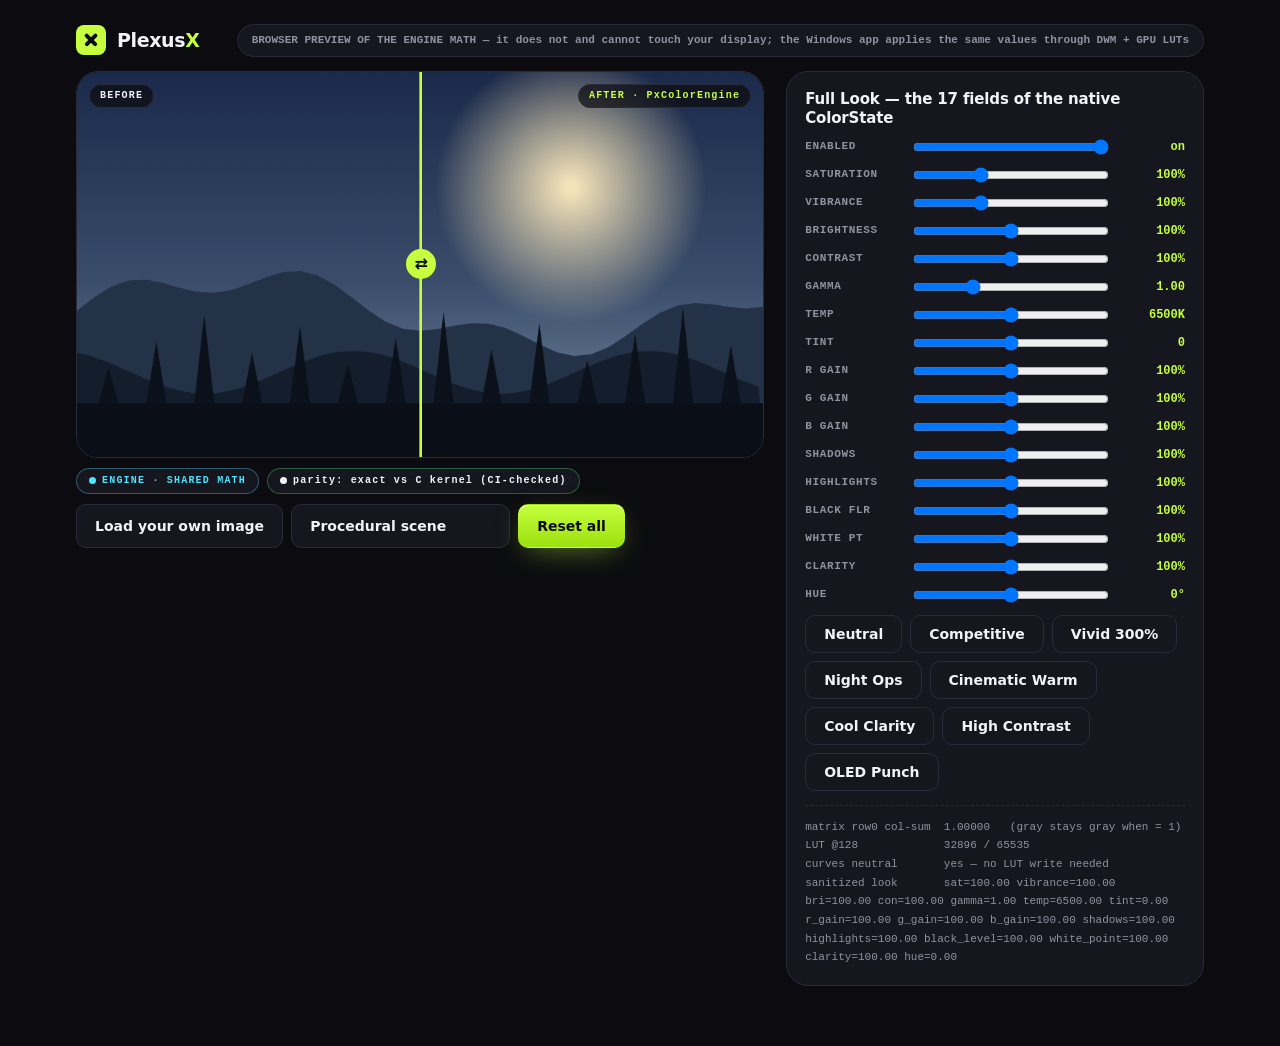
==== commit 5472e00e: "Fix fatal website script abort, align all preset libraries, honest download card P0 — website was vi" ====
--- a/site/preview.html
+++ b/site/preview.html
@@ -87,6 +87,7 @@
 </div>
 
 <script src="assets/color_engine.js"></script>
+<script src="assets/presets.js"></script>
 <script src="assets/preview.js"></script>
 </body>
 </html>
